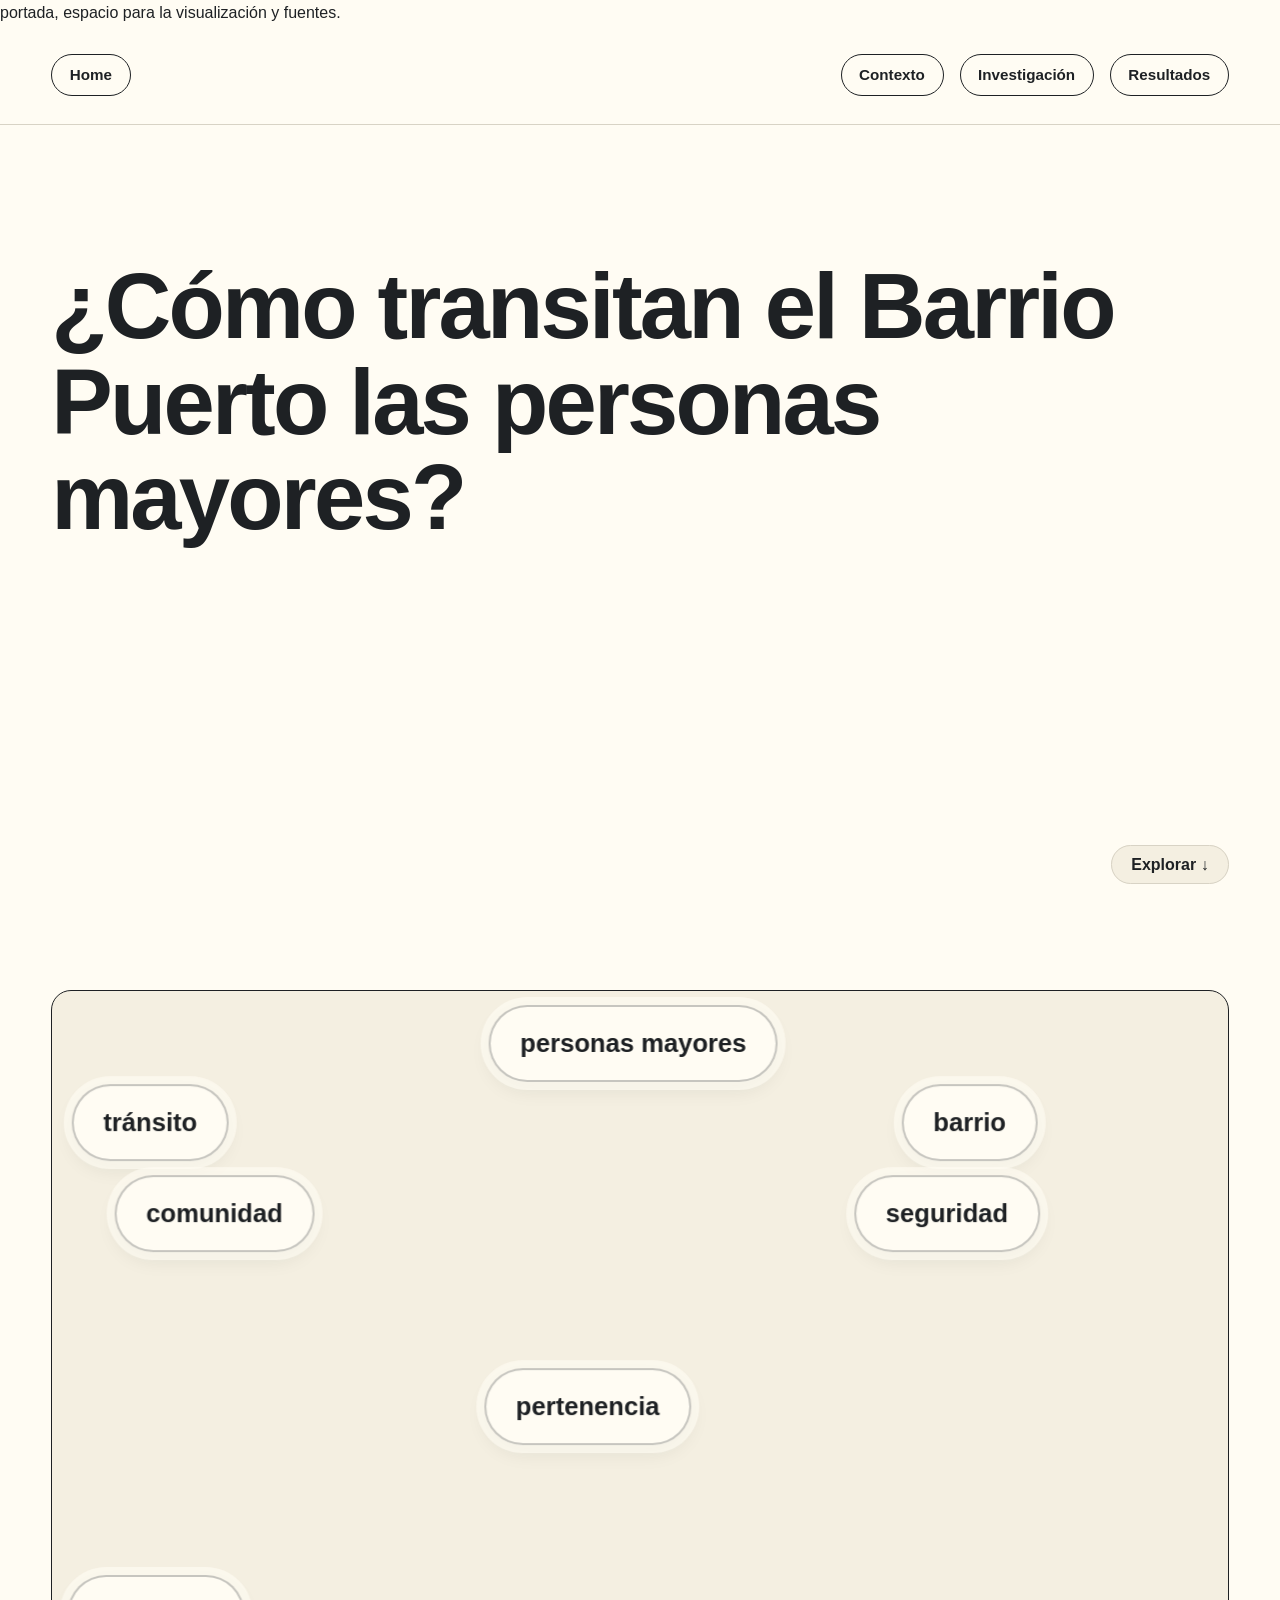
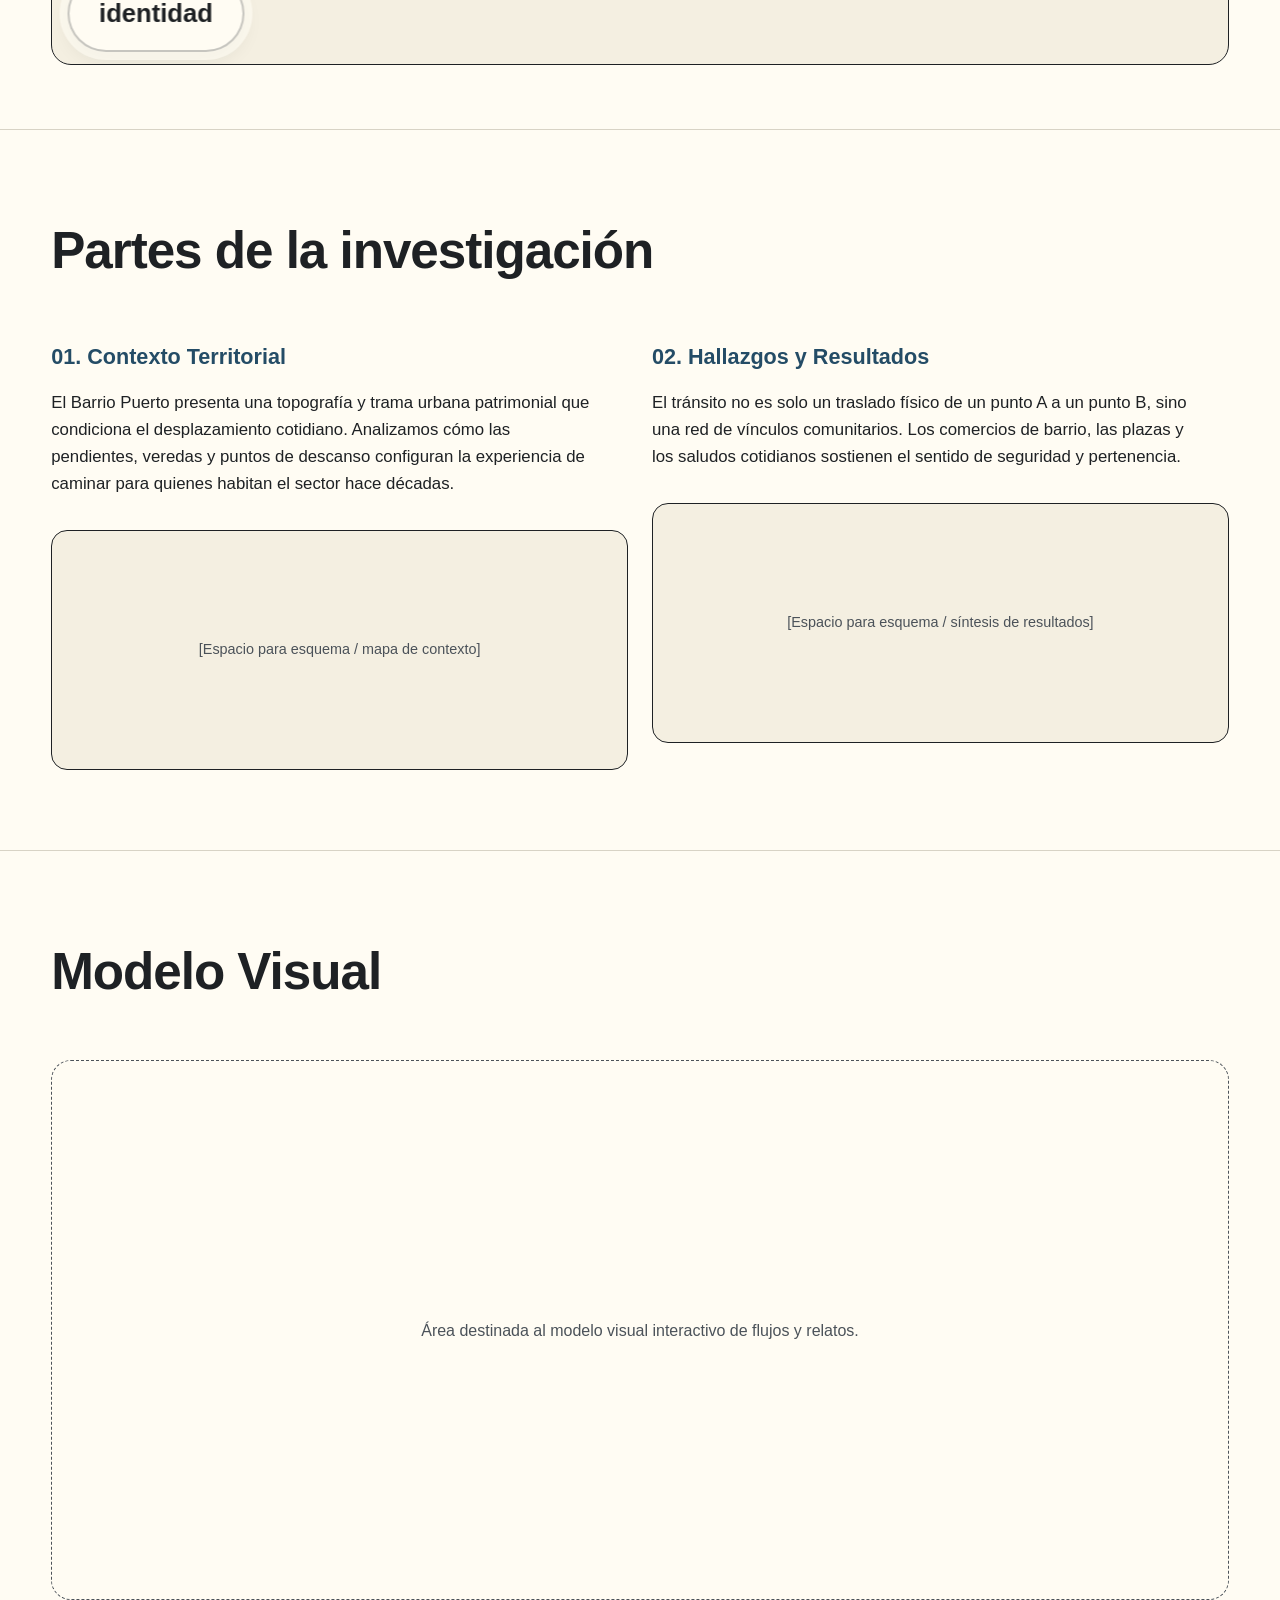
==== index.html @ 5706f4cd "inicio" ====
<!DOCTYPE html>
<html lang="es">
<head>
  <meta charset="UTF-8">
  <meta name="viewport" content="width=device-width, initial-scale=1.0">
  <title>Nombre del proyecto</title>
  <link rel="stylesheet" href="css/style.css">
  <script src="js/script.js" defer></script>
</head>
portada, espacio para la visualización y fuentes.

<body>
<body>

  <!-- =========================================================
       1. MOMENTO HOME (Cabecera + Titular Monumental)
       ========================================================= -->
  <section id="home" class="momento-home">
    <!-- Cabecera en grilla de 4 columnas -->
    <header class="grid-4 cabecera">
      <div class="col-1">
        <a href="#home" class="btn-nav btn-home">Home</a>
      </div>
      <!-- Columna 2 vacía según wireframe -->
      <nav class="col-3-4 nav-indice" aria-label="Índice de secciones">
        <a href="#contexto" class="btn-nav">Contexto</a>
        <a href="#investigacion" class="btn-nav">Investigación</a>
        <a href="#resultados" class="btn-nav">Resultados</a>
      </nav>
    </header>

    <!-- Cuerpo de Home: Titular ocupando la mayor parte de la pantalla -->
    <div class="grid-4 hero-body">
      <h1 class="titulo-monumental">
        ¿Cómo transitan el Barrio Puerto las personas mayores?
      </h1>
      <div class="hero-cta">
        <a href="#parallax" class="btn-bajar" aria-label="Bajar a sección interactiva">Explorar ↓</a>
      </div>
    </div>
  </section>

  <!-- =========================================================
       2. MOMENTO PARALLAX (Palabras flotantes con física)
       ========================================================= -->
  <section id="parallax" class="momento-parallax">
    <div class="grid-4">
      <div class="parallax-box" id="escenario-parallax">
        <!-- Las palabras se generan y animan dinámicamente desde script.js -->
      </div>
    </div>
  </section>

  <!-- =========================================================
       3. MOMENTO PARTES DE LA INVESTIGACIÓN
       ========================================================= -->
  <section id="investigacion" class="momento-investigacion">
    <div class="grid-4">
      <!-- Título abarca las 4 columnas (ancho total) -->
      <h2 class="titulo-seccion">Partes de la investigación</h2>

      <!-- Textos y bloques distribuidos en 2 grandes columnas (2 cols + 2 cols) -->
      <article id="contexto" class="bloque-dos-cols col-izq">
        <h3>01. Contexto Territorial</h3>
        <p>
          El Barrio Puerto presenta una topografía y trama urbana patrimonial que condiciona el desplazamiento cotidiano. Analizamos cómo las pendientes, veredas y puntos de descanso configuran la experiencia de caminar para quienes habitan el sector hace décadas.
        </p>
        <div class="recuadro-visual">
          <span>[Espacio para esquema / mapa de contexto]</span>
        </div>
      </article>

      <article id="resultados" class="bloque-dos-cols col-der">
        <h3>02. Hallazgos y Resultados</h3>
        <p>
          El tránsito no es solo un traslado físico de un punto A a un punto B, sino una red de vínculos comunitarios. Los comercios de barrio, las plazas y los saludos cotidianos sostienen el sentido de seguridad y pertenencia.
        </p>
        <div class="recuadro-visual">
          <span>[Espacio para esquema / síntesis de resultados]</span>
        </div>
      </article>
    </div>
  </section>

  <!-- =========================================================
       4. MOMENTO MODELO VISUAL (Base lista para tu visualización)
       ========================================================= -->
  <section id="modelo-visual" class="momento-modelo">
    <div class="grid-4">
      <h2 class="titulo-seccion">Modelo Visual</h2>
      <div class="contenedor-modelo">
        <!-- Aquí montarás tu visualización gráfica / canvas / SVG -->
        <p>Área destinada al modelo visual interactivo de flujos y relatos.</p>
      </div>
    </div>
  </section>

  <script src="script.js"></script>
</body>        
</html>
---- css/style.css ----
/* =========================================================
   VARIABLES Y CONFIGURACIÓN ACCESIBLE
   ========================================================= */
:root {
  --bg-crema: #fffcf3;
  --texto-oscuro: #1e2124;      /* Casi negro, suave a la vista */
  --texto-secundario: #4b5259;
  --borde-suave: #d8d3c5;
  --relleno-esponja: #f4efe1;
  --acento-puerto: #244c66;
  
  --font-principal: 'Inter', -apple-system, BlinkMacSystemFont, sans-serif;
  --gap-columnas: 1.5rem;
  --margen-lateral: 4vw;
}

* {
  box-sizing: border-box;
  margin: 0;
  padding: 0;
}

html {
  scroll-behavior: smooth;
  font-size: 16px;
}

body {
  background-color: var(--bg-crema);
  color: var(--texto-oscuro);
  font-family: var(--font-principal);
  line-height: 1.6;
  -webkit-font-smoothing: antialiased;
}

/* =========================================================
   SISTEMA DE GRILLA DE 4 COLUMNAS VERTICALES
   ========================================================= */
.grid-4 {
  display: grid;
  grid-template-columns: repeat(4, 1fr);
  column-gap: var(--gap-columnas);
  width: 100%;
  padding-left: var(--margen-lateral);
  padding-right: var(--margen-lateral);
}

/* =========================================================
   1. MOMENTO HOME
   ========================================================= */
.momento-home {
  min-height: 100vh;
  display: flex;
  flex-direction: column;
  justify-content: space-between;
  padding-bottom: 3rem;
}

/* Cabecera: 1/4 Home | 2/4 vacío | 3/4 y 4/4 Enlaces */
.cabecera {
  padding-top: 1.75rem;
  padding-bottom: 1.75rem;
  border-bottom: 1px solid var(--borde-suave);
  align-items: center;
}

.col-1 {
  grid-column: 1 / 2;
}

.col-3-4 {
  grid-column: 3 / 5;
  display: flex;
  justify-content: flex-end;
  gap: 1rem;
  flex-wrap: wrap;
}

.btn-nav {
  display: inline-block;
  text-decoration: none;
  color: var(--texto-oscuro);
  font-weight: 600;
  font-size: 0.95rem;
  padding: 0.5rem 1.1rem;
  border: 1.5px solid var(--texto-oscuro);
  border-radius: 999px;
  transition: background-color 0.2s ease, color 0.2s ease;
}

.btn-nav:hover,
.btn-nav:focus-visible {
  background-color: var(--texto-oscuro);
  color: var(--bg-crema);
}

/* Titular monumental ocupando la mayor parte de la pantalla */
.hero-body {
  flex: 1;
  align-items: center;
  padding-top: 2rem;
}

.titulo-monumental {
  grid-column: 1 / 5;
  font-weight: 800;
  font-size: clamp(2.8rem, 7.2vw, 6.8rem);
  line-height: 1.04;
  letter-spacing: -0.03em;
  color: var(--texto-oscuro);
}

.hero-cta {
  grid-column: 4 / 5;
  justify-self: end;
  align-self: end;
}

.btn-bajar {
  text-decoration: none;
  color: var(--texto-oscuro);
  font-weight: 600;
  padding: 0.6rem 1.2rem;
  border: 1.5px solid var(--borde-suave);
  border-radius: 999px;
  background-color: var(--relleno-esponja);
}

/* =========================================================
   2. MOMENTO PARALLAX (Recuadro y Palabras Esponjosas)
   ========================================================= */
.momento-parallax {
  padding: 4rem 0;
}

.parallax-box {
  grid-column: 1 / 5;
  position: relative;
  height: 75vh;
  min-height: 480px;
  border: 1.5px solid var(--texto-oscuro);
  border-radius: 20px;
  background-color: var(--relleno-esponja);
  overflow: hidden;
  user-select: none;
}

/* Contorno "esponjoso" de cada palabra flotante */
.palabra-esponjosa {
  position: absolute;
  top: 0;
  left: 0;
  padding: 1rem 1.85rem;
  background-color: var(--bg-crema);
  color: var(--texto-oscuro);
  font-weight: 600;
  font-size: clamp(1.1rem, 2vw, 1.65rem);
  border-radius: 999px;
  /* Doble halo suave que genera la sensación acolchada/esponjosa */
  border: 2px solid rgba(30, 33, 36, 0.25);
  box-shadow: 
    0 0 0 8px rgba(255, 252, 243, 0.65),
    0 8px 20px rgba(30, 33, 36, 0.08);
  will-change: transform;
  white-space: nowrap;
}

/* =========================================================
   3. MOMENTO PARTES DE LA INVESTIGACIÓN
   ========================================================= */
.momento-investigacion {
  padding: 5rem 0;
  border-top: 1px solid var(--borde-suave);
}

.titulo-seccion {
  grid-column: 1 / 5;
  font-size: clamp(2rem, 4vw, 3.2rem);
  font-weight: 800;
  letter-spacing: -0.02em;
  margin-bottom: 3rem;
}

/* Distribución en 2 grandes columnas usando la grilla base de 4 */
.bloque-dos-cols.col-izq {
  grid-column: 1 / 3;
}

.bloque-dos-cols.col-der {
  grid-column: 3 / 5;
}

.bloque-dos-cols h3 {
  font-size: 1.35rem;
  font-weight: 700;
  margin-bottom: 1rem;
  color: var(--acento-puerto);
}

.bloque-dos-cols p {
  font-size: 1.05rem;
  color: var(--texto-oscuro);
  margin-bottom: 2rem;
  max-width: 58ch;
}

/* Recuadros inferiores del wireframe */
.recuadro-visual {
  width: 100%;
  height: 240px;
  border: 1.5px solid var(--texto-oscuro);
  border-radius: 16px;
  background-color: var(--relleno-esponja);
  display: flex;
  align-items: center;
  justify-content: center;
  color: var(--texto-secundario);
  font-size: 0.9rem;
}

/* =========================================================
   4. MOMENTO MODELO VISUAL
   ========================================================= */
.momento-modelo {
  padding: 5rem 0 7rem;
  border-top: 1px solid var(--borde-suave);
}

.contenedor-modelo {
  grid-column: 1 / 5;
  min-height: 60vh;
  border: 1.5px dashed var(--texto-secundario);
  border-radius: 20px;
  display: flex;
  align-items: center;
  justify-content: center;
  color: var(--texto-secundario);
}

/* =========================================================
   RESPONSIVIDAD (Tablets y Móviles)
   ========================================================= */
@media (max-width: 850px) {
  .col-1 {
    grid-column: 1 / 3;
  }
  .col-3-4 {
    grid-column: 1 / 5;
    justify-content: flex-start;
    margin-top: 1rem;
  }
  .bloque-dos-cols.col-izq,
  .bloque-dos-cols.col-der {
    grid-column: 1 / 5;
    margin-bottom: 2.5rem;
  }
}
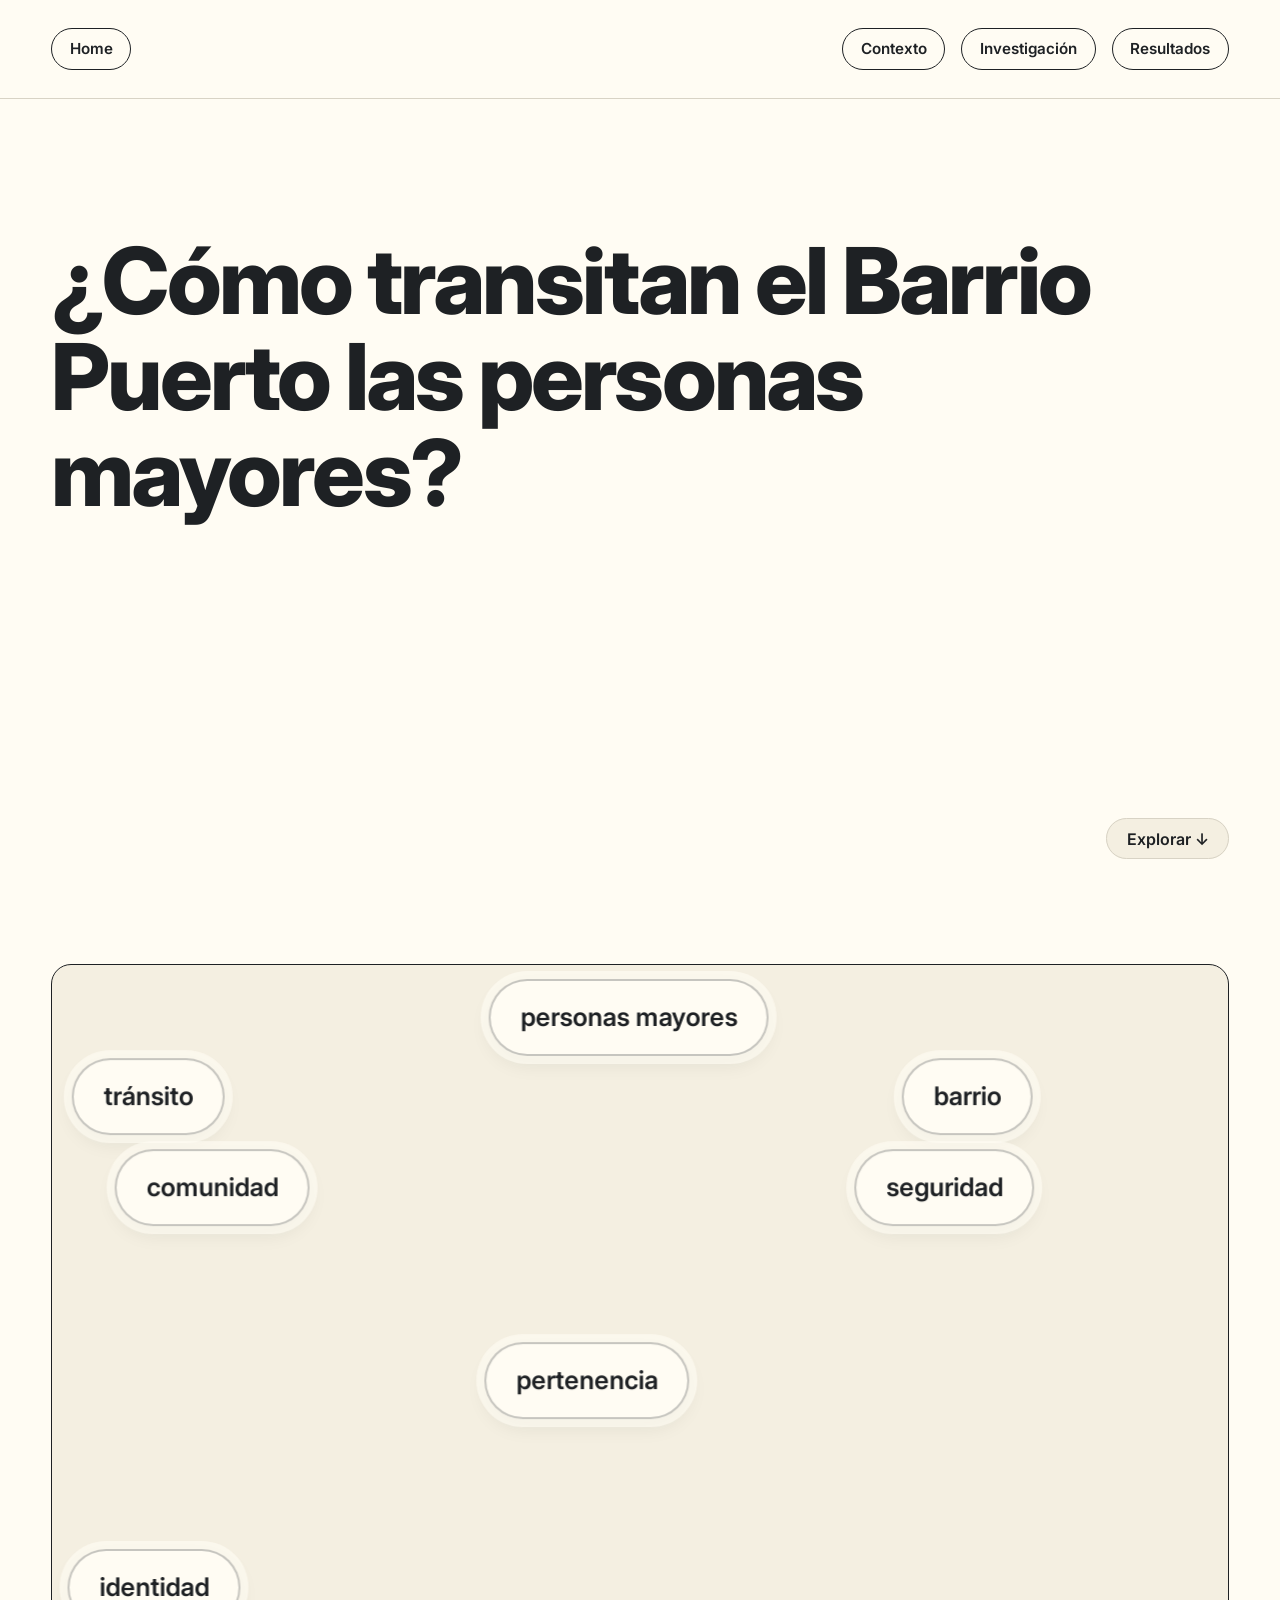
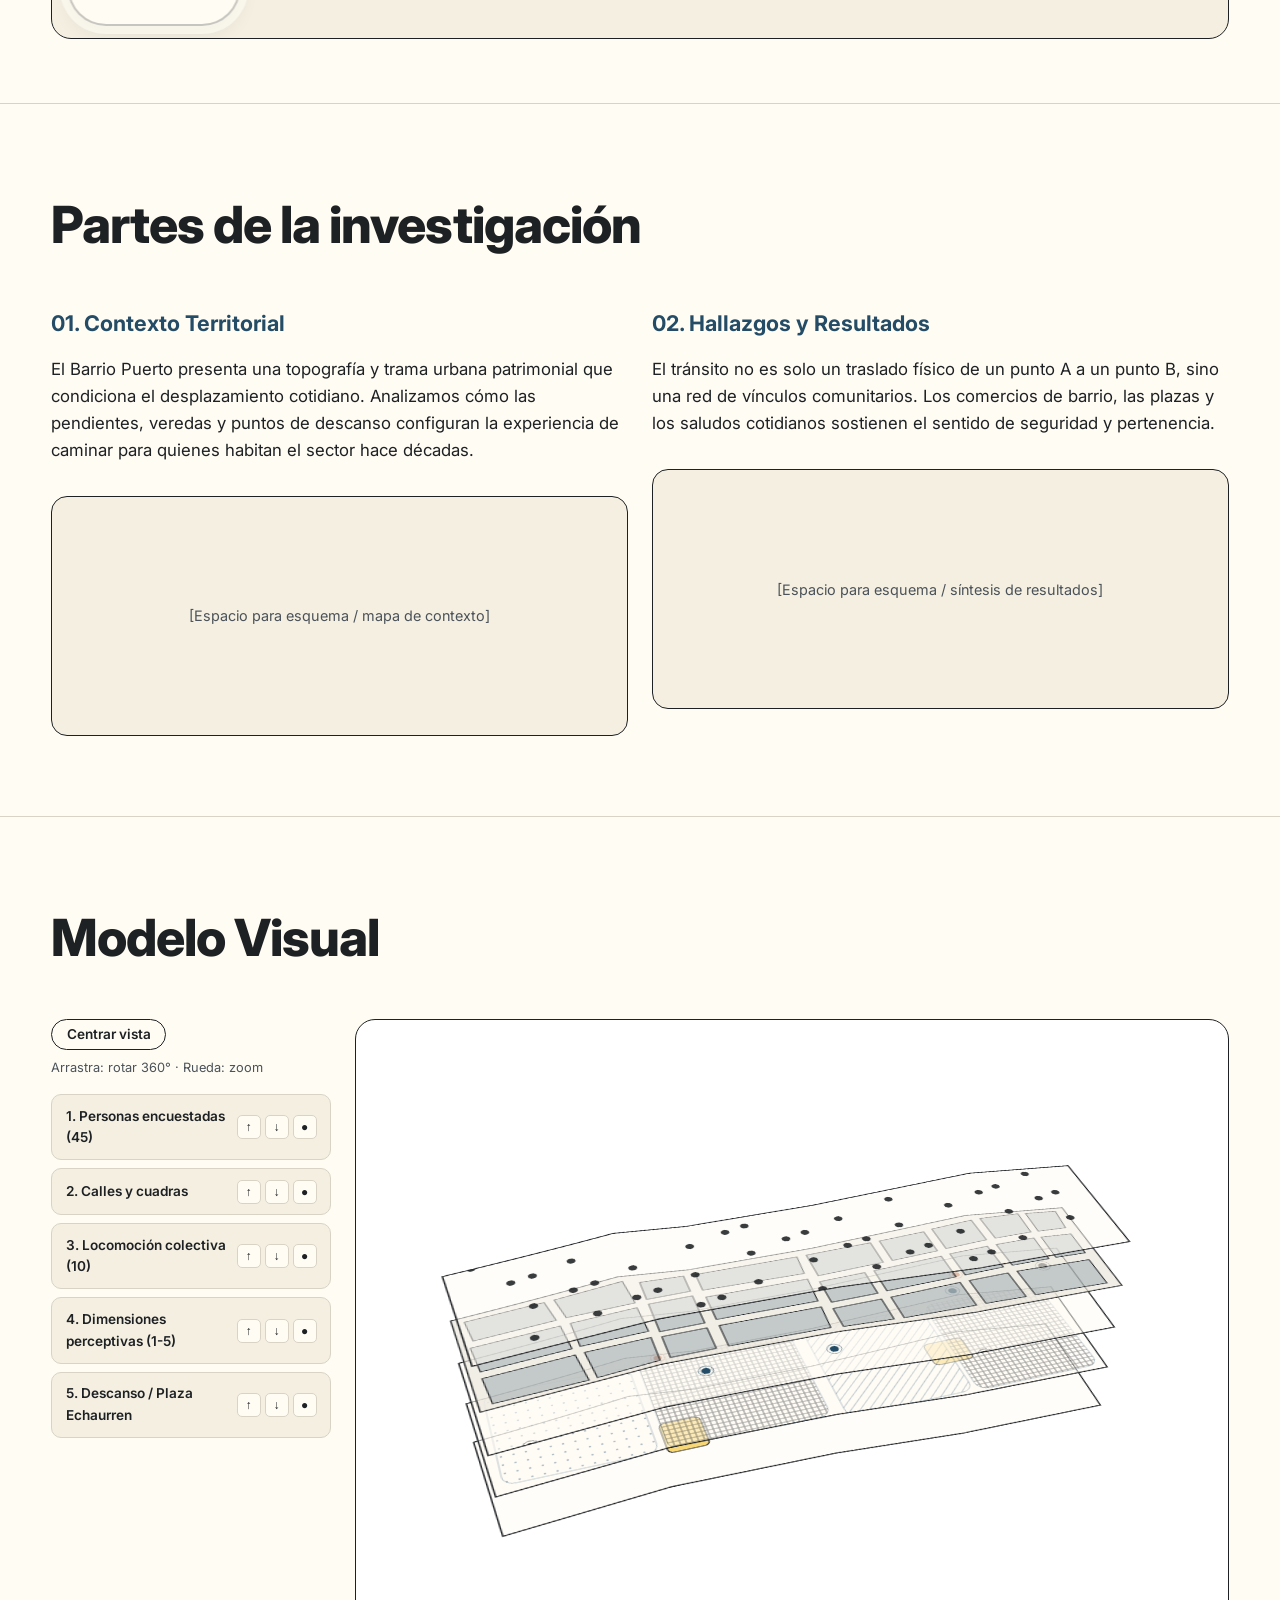
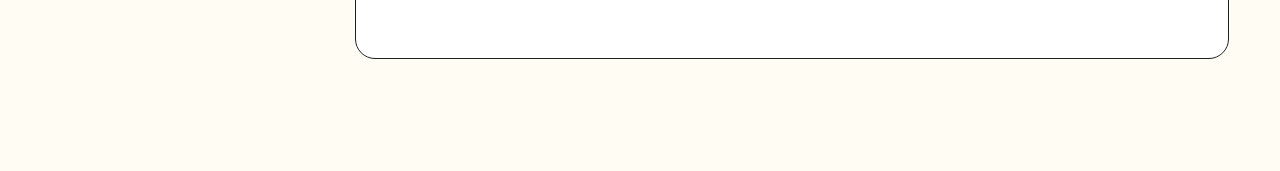
==== commit 699f186c: "COMMIT" ====
--- a/index.html
+++ b/index.html
@@ -3,64 +3,49 @@
 <head>
   <meta charset="UTF-8">
   <meta name="viewport" content="width=device-width, initial-scale=1.0">
-  <title>Nombre del proyecto</title>
+  <title>¿Cómo transitan el Barrio Puerto las personas mayores?</title>
   <link rel="stylesheet" href="css/style.css">
   <script src="js/script.js" defer></script>
 </head>
-portada, espacio para la visualización y fuentes.
 
 <body>
-<body>
 
-  <!-- =========================================================
-       1. MOMENTO HOME (Cabecera + Titular Monumental)
-       ========================================================= -->
-  <section id="home" class="momento-home">
-    <!-- Cabecera en grilla de 4 columnas -->
+  <!--HOME-->
+  <section id="home" class="home">
     <header class="grid-4 cabecera">
       <div class="col-1">
-        <a href="#home" class="btn-nav btn-home">Home</a>
+        <a href="#home" class="btn-nav">Home</a>
       </div>
-      <!-- Columna 2 vacía según wireframe -->
-      <nav class="col-3-4 nav-indice" aria-label="Índice de secciones">
+      <nav class="col-3-4 nav-indice" aria-label="Índice">
         <a href="#contexto" class="btn-nav">Contexto</a>
         <a href="#investigacion" class="btn-nav">Investigación</a>
         <a href="#resultados" class="btn-nav">Resultados</a>
       </nav>
     </header>
 
-    <!-- Cuerpo de Home: Titular ocupando la mayor parte de la pantalla -->
-    <div class="grid-4 hero-body">
-      <h1 class="titulo-monumental">
+    <div class="grid-4 hero">
+      <h1 class="titulo-principal">
         ¿Cómo transitan el Barrio Puerto las personas mayores?
       </h1>
       <div class="hero-cta">
-        <a href="#parallax" class="btn-bajar" aria-label="Bajar a sección interactiva">Explorar ↓</a>
+        <a href="#parallax" class="btn-bajar" aria-label="Bajar">Explorar ↓</a>
       </div>
     </div>
   </section>
 
-  <!-- =========================================================
-       2. MOMENTO PARALLAX (Palabras flotantes con física)
-       ========================================================= -->
-  <section id="parallax" class="momento-parallax">
+  <!--PARALLAX-->
+  <section id="parallax" class="parallax">
     <div class="grid-4">
-      <div class="parallax-box" id="escenario-parallax">
-        <!-- Las palabras se generan y animan dinámicamente desde script.js -->
-      </div>
+      <div class="parallax-box" id="escenario-parallax"></div>
     </div>
   </section>
 
-  <!-- =========================================================
-       3. MOMENTO PARTES DE LA INVESTIGACIÓN
-       ========================================================= -->
-  <section id="investigacion" class="momento-investigacion">
+  <!--INVESTIGACION-->
+  <section id="investigacion" class="investigacion">
     <div class="grid-4">
-      <!-- Título abarca las 4 columnas (ancho total) -->
       <h2 class="titulo-seccion">Partes de la investigación</h2>
 
-      <!-- Textos y bloques distribuidos en 2 grandes columnas (2 cols + 2 cols) -->
-      <article id="contexto" class="bloque-dos-cols col-izq">
+      <article id="contexto" class="col-bloque col-izq">
         <h3>01. Contexto Territorial</h3>
         <p>
           El Barrio Puerto presenta una topografía y trama urbana patrimonial que condiciona el desplazamiento cotidiano. Analizamos cómo las pendientes, veredas y puntos de descanso configuran la experiencia de caminar para quienes habitan el sector hace décadas.
@@ -70,7 +55,7 @@
         </div>
       </article>
 
-      <article id="resultados" class="bloque-dos-cols col-der">
+      <article id="resultados" class="col-bloque col-der">
         <h3>02. Hallazgos y Resultados</h3>
         <p>
           El tránsito no es solo un traslado físico de un punto A a un punto B, sino una red de vínculos comunitarios. Los comercios de barrio, las plazas y los saludos cotidianos sostienen el sentido de seguridad y pertenencia.
@@ -82,19 +67,27 @@
     </div>
   </section>
 
-  <!-- =========================================================
-       4. MOMENTO MODELO VISUAL (Base lista para tu visualización)
-       ========================================================= -->
-  <section id="modelo-visual" class="momento-modelo">
+  <!--MODELO-->
+  <section id="modelo-visual" class="modelo-visual">
     <div class="grid-4">
       <h2 class="titulo-seccion">Modelo Visual</h2>
-      <div class="contenedor-modelo">
-        <!-- Aquí montarás tu visualización gráfica / canvas / SVG -->
-        <p>Área destinada al modelo visual interactivo de flujos y relatos.</p>
+
+      <div class="modelo-wrapper">
+        <aside class="modelo-panel">
+          <div class="panel-controles">
+            <button type="button" id="btn-reset" class="btn-mini">Centrar vista</button>
+            <span class="hint">Arrastra: rotar 360° · Rueda: zoom</span>
+          </div>
+          <ul id="lista-capas" class="lista-capas"></ul>
+        </aside>
+
+        <div id="visor-3d" class="visor-3d">
+          <div id="pila-3d" class="pila-3d"></div>
+        </div>
       </div>
     </div>
   </section>
 
   <script src="script.js"></script>
-</body>        
+</body>
 </html>
--- a/css/style.css
+++ b/css/style.css
@@ -1,17 +1,16 @@
-/* =========================================================
-   VARIABLES Y CONFIGURACIÓN ACCESIBLE
-   ========================================================= */
+@import url('https://fonts.googleapis.com/css2?family=Inter:wght@400;600;800&display=swap');
+
 :root {
-  --bg-crema: #fffcf3;
-  --texto-oscuro: #1e2124;      /* Casi negro, suave a la vista */
-  --texto-secundario: #4b5259;
-  --borde-suave: #d8d3c5;
-  --relleno-esponja: #f4efe1;
-  --acento-puerto: #244c66;
-  
-  --font-principal: 'Inter', -apple-system, BlinkMacSystemFont, sans-serif;
-  --gap-columnas: 1.5rem;
-  --margen-lateral: 4vw;
+  --bg: #fffcf3;
+  --texto: #1e2124;
+  --texto-sec: #4b5259;
+  --borde: #d8d3c5;
+  --superficie: #f4efe1;
+  --acento: #244c66;
+  --amarillo: #f6c945;
+  --font: 'Inter', -apple-system, BlinkMacSystemFont, sans-serif;
+  --gap: 1.5rem;
+  --margen: 4vw;
 }
 
 * {
@@ -26,29 +25,24 @@
 }
 
 body {
-  background-color: var(--bg-crema);
-  color: var(--texto-oscuro);
-  font-family: var(--font-principal);
+  background-color: var(--bg);
+  color: var(--texto);
+  font-family: var(--font);
   line-height: 1.6;
   -webkit-font-smoothing: antialiased;
 }
 
-/* =========================================================
-   SISTEMA DE GRILLA DE 4 COLUMNAS VERTICALES
-   ========================================================= */
+/*GRILLA*/
 .grid-4 {
   display: grid;
   grid-template-columns: repeat(4, 1fr);
-  column-gap: var(--gap-columnas);
+  column-gap: var(--gap);
   width: 100%;
-  padding-left: var(--margen-lateral);
-  padding-right: var(--margen-lateral);
-}
-
-/* =========================================================
-   1. MOMENTO HOME
-   ========================================================= */
-.momento-home {
+  padding-inline: var(--margen);
+}
+
+/*HOME*/
+.home {
   min-height: 100vh;
   display: flex;
   flex-direction: column;
@@ -56,17 +50,13 @@
   padding-bottom: 3rem;
 }
 
-/* Cabecera: 1/4 Home | 2/4 vacío | 3/4 y 4/4 Enlaces */
 .cabecera {
-  padding-top: 1.75rem;
-  padding-bottom: 1.75rem;
-  border-bottom: 1px solid var(--borde-suave);
-  align-items: center;
-}
-
-.col-1 {
-  grid-column: 1 / 2;
-}
+  padding-block: 1.75rem;
+  border-bottom: 1px solid var(--borde);
+  align-items: center;
+}
+
+.col-1 { grid-column: 1 / 2; }
 
 .col-3-4 {
   grid-column: 3 / 5;
@@ -79,35 +69,33 @@
 .btn-nav {
   display: inline-block;
   text-decoration: none;
-  color: var(--texto-oscuro);
+  color: var(--texto);
   font-weight: 600;
   font-size: 0.95rem;
   padding: 0.5rem 1.1rem;
-  border: 1.5px solid var(--texto-oscuro);
+  border: 1.5px solid var(--texto);
   border-radius: 999px;
   transition: background-color 0.2s ease, color 0.2s ease;
 }
 
 .btn-nav:hover,
 .btn-nav:focus-visible {
-  background-color: var(--texto-oscuro);
-  color: var(--bg-crema);
-}
-
-/* Titular monumental ocupando la mayor parte de la pantalla */
-.hero-body {
+  background-color: var(--texto);
+  color: var(--bg);
+}
+
+.hero {
   flex: 1;
   align-items: center;
   padding-top: 2rem;
 }
 
-.titulo-monumental {
+.titulo-principal {
   grid-column: 1 / 5;
   font-weight: 800;
   font-size: clamp(2.8rem, 7.2vw, 6.8rem);
   line-height: 1.04;
   letter-spacing: -0.03em;
-  color: var(--texto-oscuro);
 }
 
 .hero-cta {
@@ -118,59 +106,49 @@
 
 .btn-bajar {
   text-decoration: none;
-  color: var(--texto-oscuro);
+  color: var(--texto);
   font-weight: 600;
   padding: 0.6rem 1.2rem;
-  border: 1.5px solid var(--borde-suave);
+  border: 1.5px solid var(--borde);
   border-radius: 999px;
-  background-color: var(--relleno-esponja);
-}
-
-/* =========================================================
-   2. MOMENTO PARALLAX (Recuadro y Palabras Esponjosas)
-   ========================================================= */
-.momento-parallax {
-  padding: 4rem 0;
-}
+  background-color: var(--superficie);
+}
+
+/*PARALLAX*/
+.parallax { padding-block: 4rem; }
 
 .parallax-box {
   grid-column: 1 / 5;
   position: relative;
   height: 75vh;
   min-height: 480px;
-  border: 1.5px solid var(--texto-oscuro);
+  border: 1.5px solid var(--texto);
   border-radius: 20px;
-  background-color: var(--relleno-esponja);
+  background-color: var(--superficie);
   overflow: hidden;
   user-select: none;
 }
 
-/* Contorno "esponjoso" de cada palabra flotante */
 .palabra-esponjosa {
   position: absolute;
   top: 0;
   left: 0;
   padding: 1rem 1.85rem;
-  background-color: var(--bg-crema);
-  color: var(--texto-oscuro);
+  background-color: var(--bg);
+  color: var(--texto);
   font-weight: 600;
   font-size: clamp(1.1rem, 2vw, 1.65rem);
   border-radius: 999px;
-  /* Doble halo suave que genera la sensación acolchada/esponjosa */
   border: 2px solid rgba(30, 33, 36, 0.25);
-  box-shadow: 
-    0 0 0 8px rgba(255, 252, 243, 0.65),
-    0 8px 20px rgba(30, 33, 36, 0.08);
+  box-shadow: 0 0 0 8px rgba(255, 252, 243, 0.65), 0 8px 20px rgba(30, 33, 36, 0.08);
   will-change: transform;
   white-space: nowrap;
 }
 
-/* =========================================================
-   3. MOMENTO PARTES DE LA INVESTIGACIÓN
-   ========================================================= */
-.momento-investigacion {
-  padding: 5rem 0;
-  border-top: 1px solid var(--borde-suave);
+/*INVESTIGACION*/
+.investigacion {
+  padding-block: 5rem;
+  border-top: 1px solid var(--borde);
 }
 
 .titulo-seccion {
@@ -178,80 +156,197 @@
   font-size: clamp(2rem, 4vw, 3.2rem);
   font-weight: 800;
   letter-spacing: -0.02em;
-  margin-bottom: 3rem;
-}
-
-/* Distribución en 2 grandes columnas usando la grilla base de 4 */
-.bloque-dos-cols.col-izq {
-  grid-column: 1 / 3;
-}
-
-.bloque-dos-cols.col-der {
-  grid-column: 3 / 5;
-}
-
-.bloque-dos-cols h3 {
+  margin-bottom: 2.5rem;
+}
+
+.col-izq { grid-column: 1 / 3; }
+.col-der { grid-column: 3 / 5; }
+
+.col-bloque h3 {
   font-size: 1.35rem;
   font-weight: 700;
   margin-bottom: 1rem;
-  color: var(--acento-puerto);
-}
-
-.bloque-dos-cols p {
+  color: var(--acento);
+}
+
+.col-bloque p {
   font-size: 1.05rem;
-  color: var(--texto-oscuro);
   margin-bottom: 2rem;
   max-width: 58ch;
 }
 
-/* Recuadros inferiores del wireframe */
 .recuadro-visual {
   width: 100%;
   height: 240px;
-  border: 1.5px solid var(--texto-oscuro);
+  border: 1.5px solid var(--texto);
   border-radius: 16px;
-  background-color: var(--relleno-esponja);
+  background-color: var(--superficie);
   display: flex;
   align-items: center;
   justify-content: center;
-  color: var(--texto-secundario);
+  color: var(--texto-sec);
   font-size: 0.9rem;
 }
 
-/* =========================================================
-   4. MOMENTO MODELO VISUAL
-   ========================================================= */
-.momento-modelo {
+/*MODELO*/
+.modelo-visual {
   padding: 5rem 0 7rem;
-  border-top: 1px solid var(--borde-suave);
-}
-
-.contenedor-modelo {
+  border-top: 1px solid var(--borde);
+}
+
+.modelo-wrapper {
   grid-column: 1 / 5;
-  min-height: 60vh;
-  border: 1.5px dashed var(--texto-secundario);
+  display: grid;
+  grid-template-columns: 280px 1fr;
+  gap: 1.5rem;
+  min-height: 640px;
+}
+
+.modelo-panel {
+  display: flex;
+  flex-direction: column;
+  gap: 1rem;
+}
+
+.panel-controles {
+  display: flex;
+  flex-direction: column;
+  gap: 0.5rem;
+}
+
+.btn-mini {
+  align-self: flex-start;
+  background: transparent;
+  border: 1.5px solid var(--texto);
+  color: var(--texto);
+  font-family: inherit;
+  font-weight: 600;
+  font-size: 0.85rem;
+  padding: 0.4rem 0.9rem;
+  border-radius: 999px;
+  cursor: pointer;
+}
+
+.btn-mini:hover {
+  background: var(--texto);
+  color: var(--bg);
+}
+
+.hint {
+  font-size: 0.8rem;
+  color: var(--texto-sec);
+}
+
+.lista-capas {
+  list-style: none;
+  display: flex;
+  flex-direction: column;
+  gap: 0.5rem;
+}
+
+.item-capa {
+  display: flex;
+  align-items: center;
+  justify-content: space-between;
+  gap: 0.5rem;
+  padding: 0.65rem 0.85rem;
+  background-color: var(--superficie);
+  border: 1px solid var(--borde);
+  border-radius: 10px;
+  font-size: 0.85rem;
+  font-weight: 600;
+  cursor: grab;
+  user-select: none;
+}
+
+.item-capa:active { cursor: grabbing; }
+
+.item-capa.oculta { opacity: 0.45; }
+
+.capa-acciones {
+  display: flex;
+  gap: 0.25rem;
+}
+
+.capa-acciones button {
+  background: var(--bg);
+  border: 1px solid var(--borde);
+  border-radius: 5px;
+  width: 24px;
+  height: 24px;
+  cursor: pointer;
+  font-size: 0.75rem;
+  color: var(--texto);
+}
+
+.visor-3d {
+  position: relative;
+  background-color: #ffffff;
+  border: 1.5px solid var(--texto);
   border-radius: 20px;
+  overflow: hidden;
+  perspective: 1400px;
   display: flex;
   align-items: center;
   justify-content: center;
-  color: var(--texto-secundario);
-}
-
-/* =========================================================
-   RESPONSIVIDAD (Tablets y Móviles)
-   ========================================================= */
-@media (max-width: 850px) {
-  .col-1 {
-    grid-column: 1 / 3;
-  }
+  cursor: grab;
+  touch-action: none;
+}
+
+.visor-3d:active { cursor: grabbing; }
+
+.pila-3d {
+  position: relative;
+  width: 680px;
+  height: 220px;
+  transform-style: preserve-3d;
+  transition: transform 0.08s ease-out;
+}
+
+.capa-3d {
+  position: absolute;
+  inset: 0;
+  transform-style: preserve-3d;
+  transition: transform 0.45s cubic-bezier(0.22, 1, 0.36, 1), opacity 0.25s ease;
+  pointer-events: none;
+}
+
+.capa-3d.oculta { opacity: 0 !important; }
+
+.capa-3d svg {
+  width: 100%;
+  height: 100%;
+  overflow: visible;
+}
+
+.nodo-persona {
+  transition: transform 0.15s ease-out;
+  transform-box: fill-box;
+  transform-origin: center;
+}
+
+/*RESPONSIVE*/
+@media (max-width: 900px) {
+  .col-1 { grid-column: 1 / 3; }
   .col-3-4 {
     grid-column: 1 / 5;
     justify-content: flex-start;
     margin-top: 1rem;
   }
-  .bloque-dos-cols.col-izq,
-  .bloque-dos-cols.col-der {
+  .col-izq,
+  .col-der {
     grid-column: 1 / 5;
     margin-bottom: 2.5rem;
   }
+  .modelo-wrapper {
+    grid-template-columns: 1fr;
+  }
+  .visor-3d {
+    min-height: 440px;
+  }
+  .pila-3d {
+    width: 92%;
+    height: auto;
+    aspect-ratio: 680 / 220;
+  }
 }
